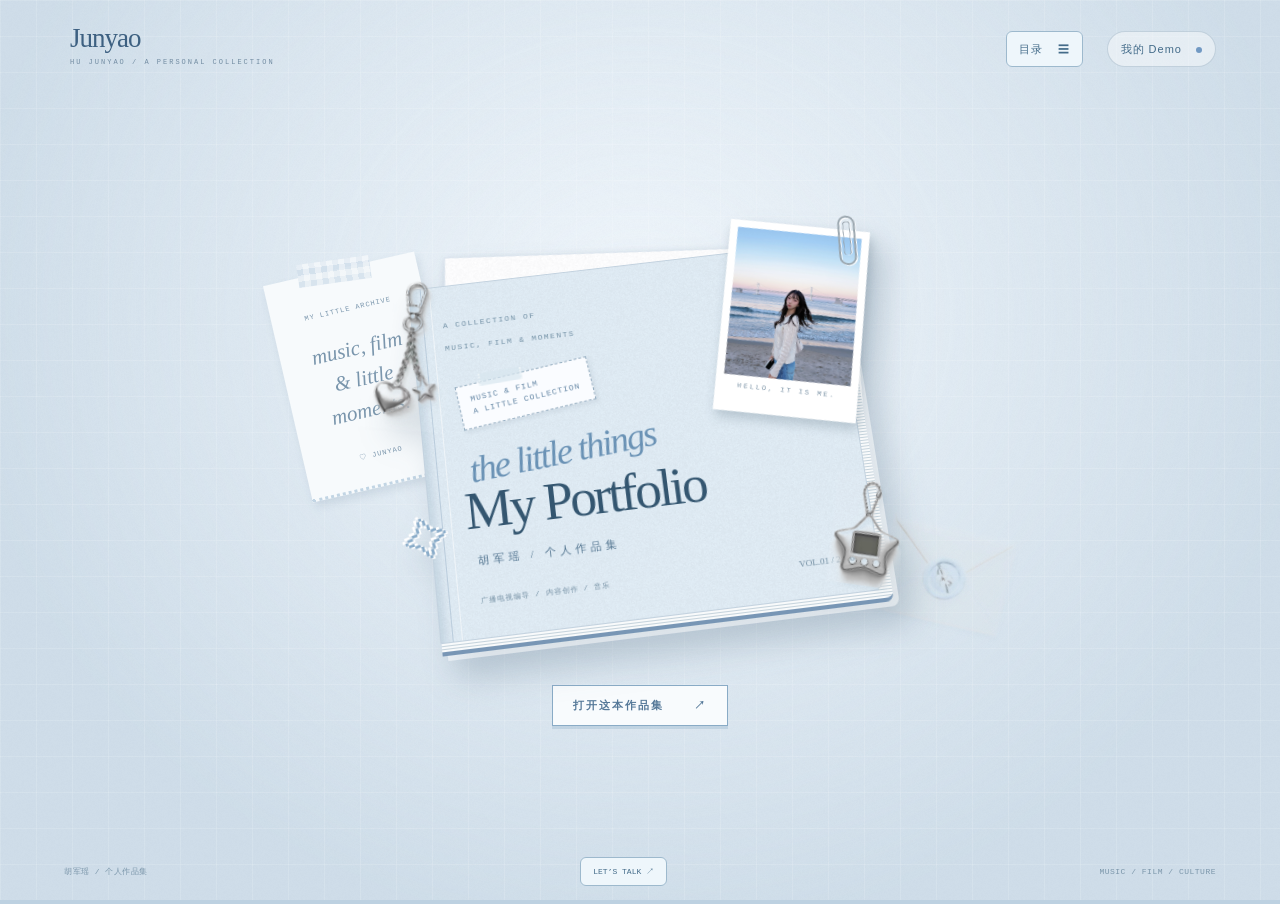
==== index.html @ 30f9721d "Publish Junyao personal portfolio" ====
<!doctype html>
<!-- V2: user-directed revision. Preserve original PDF order. Reference 1: dark 3D book, open and page-turn, chapter dots. Reference 2: floating silver CD, green beams, compact audio controls. Storyboard: tilted cover -> book opens -> self introduction -> sequential spreads. Audio remains user-initiated. Video assets pending. -->
<html lang="zh-CN"><head><meta charset="utf-8"><meta name="viewport" content="width=device-width,initial-scale=1"><title>胡军瑶 · 一本关于我的作品集</title><link rel="stylesheet" href="v2.css"><link rel="stylesheet" href="v4.css?rev=details1"><link rel="stylesheet" href="material-layout.css?rev=4"><link rel="stylesheet" href="charms.css?rev=2"></head><body>
<div class="ambient" aria-hidden="true"></div>
<header><button id="home" class="signature">Junyao<span>HU JUNYAO / A PERSONAL COLLECTION</span></button><div class="top-right"><button id="contents">目录 <span>☰</span></button><button id="sound-open">我的 Demo <span class="sound-dot"></span></button></div></header>
<main class="stage" id="stage">
<section class="opening" id="opening" aria-label="作品集封面"><div class="cover-scene"><button class="closed-book" id="open-book" aria-label="打开作品集，认识胡军瑶"><div class="cover-backpaper" aria-hidden="true"></div><div class="cover-top"><div class="cover-photo"><img src="assets/cover-color.jpg" alt="胡军瑶"><small>HELLO, IT IS ME.</small><i class="paperclip" aria-hidden="true"></i></div><span class="cover-ticket">MUSIC & FILM<br>A LITTLE COLLECTION</span><span class="cover-star" aria-hidden="true">✧</span><span class="cover-index">A COLLECTION OF<br>MUSIC, FILM & MOMENTS</span><div class="cover-title"><span>the little things</span><strong>My Portfolio</strong><em>胡军瑶 / 个人作品集</em></div><div class="cover-rule"></div><span class="cover-foot">广播电视编导 / 内容创作 / 音乐</span><span class="cover-year">VOL.01 / 2026</span></div><div class="page-block"></div></button></div><button class="open-caption" id="open-caption">打开这本作品集 <span>↗</span></button></section>
<section class="reading" id="reading" hidden aria-label="作品集内页"><div class="book-area"><button class="page-arrow previous" id="previous" aria-label="上一页">⟵</button><div class="book" id="book"><div id="spread" class="spread"></div><div class="crease" aria-hidden="true"></div></div><button class="page-arrow next" id="next" aria-label="下一页">⟶</button></div><div class="chapter-caption"><span id="chapter-label"></span><span id="page-number"></span></div><nav class="dots" id="dots" aria-label="作品集章节"></nav><p class="reading-help">点击箭头翻页 · 左右方向键 · 手机可左右滑动</p></section>
</main><footer><span>胡军瑶 / 个人作品集</span><button id="footer-contact">LET’S TALK ↗</button><span>MUSIC / FILM / CULTURE</span></footer>
<dialog id="toc" class="toc"><button class="dialog-close" data-close="toc" aria-label="关闭目录">×</button><span class="eyebrow">CONTENTS</span><h2>这本作品集里</h2><div id="toc-items"></div></dialog>
<dialog id="work-dialog" class="work-dialog"><button class="dialog-close" data-close="work-dialog" aria-label="关闭作品">×</button><div id="work-content"></div></dialog>
<aside id="audio-panel" class="audio-panel" aria-label="我的 Demo 播放器" hidden><button class="audio-close" id="audio-close" aria-label="收起播放器">×</button><div class="cd-scene" id="cd-scene"><div class="laser l1"></div><div class="laser l2"></div><div class="laser l3"></div><button class="cd" id="cd" aria-label="播放或暂停 Demo"><div class="disc-surface"><span class="disc-top">JUNYAO.fm</span><span class="disc-bottom">MY ORIGINAL DEMO<br>HU JUNYAO / 2026</span><span class="disc-hole"></span><span class="disc-side">MUSIC IS PERSONAL.</span></div></button></div><div class="audio-control"><div class="audio-top"><span id="audio-status">READY TO LISTEN</span><button class="audio-toggle" id="audio-toggle" aria-label="播放 Demo"><span></span></button></div><h2>我的 Demo<span>JUNYAO.fm</span></h2><div class="audio-progress"><time id="elapsed">00:00</time><input id="progress" type="range" min="0" max="100" value="0" step="0.1" aria-label="音乐播放进度"><time id="duration">--:--</time></div><div class="audio-bottom"><button id="play">播放我的 Demo ↗</button><label>音量 <input id="audio-volume" aria-label="音乐音量" type="range" min="0" max="1" step="0.05" value="0.7"></label></div></div></aside><audio id="audio" src="assets/demo.m4a" preload="metadata"></audio><script src="v4.js?rev=details1"></script><script src="materials.js?rev=3"></script><script src="material-layout.js?rev=4"></script><script src="charms.js?rev=2"></script></body></html>
---- v2.css ----
*{box-sizing:border-box} :root{--white:#e9e6df;--muted:#888780;--black:#0c0d0d}body{margin:0;background:#0c0d0d;color:var(--white);font:14px/1.7 'Microsoft YaHei','PingFang SC',sans-serif;min-height:100vh;overflow-x:hidden}button,a{color:inherit}button{font:inherit;background:none;border:0;cursor:pointer}a{text-decoration:none}button:focus-visible,a:focus-visible,input:focus-visible{outline:2px solid #bcd79c;outline-offset:5px}button:hover{color:#cce1b6}.ambient{position:fixed;inset:0;z-index:-1;background:radial-gradient(ellipse at 50% 48%,#272a253f,transparent 62%),repeating-linear-gradient(138deg,transparent 0 80px,#0005 82px,#181a182b 85px,transparent 91px);pointer-events:none}header{position:relative;height:112px;max-width:1450px;margin:auto;display:flex;align-items:center;justify-content:space-between;padding:0 5%;z-index:5}.signature{font:22px/1.25 'KaiTi','STKaiti',serif;text-align:left;letter-spacing:4px}.signature span{display:block;font:8px/2.5 'Courier New';letter-spacing:2px;color:#93968c}.top-right{display:flex;gap:25px;align-items:center}.top-right button{font-size:11px;letter-spacing:1px}.top-right button>span{margin-left:10px}.sound-dot{display:inline-block;width:6px;height:6px;background:#99b681;border-radius:50%;box-shadow:0 0 13px #9ed37b60}.stage{min-height:calc(100vh - 185px);display:grid;place-items:center;position:relative;padding:15px 7% 20px}.opening{width:100%;text-align:center}.cover-scene{perspective:1500px;height:440px;display:grid;place-items:center}.closed-book{position:relative;width:430px;height:333px;transform-style:preserve-3d;transform:rotateX(28deg) rotateZ(-16deg);transition:transform .65s cubic-bezier(.2,.7,.2,1);padding:0;color:#ece9e0;text-align:left;filter:drop-shadow(22px 35px 19px #000a)}.closed-book:hover{transform:rotateX(16deg) rotateZ(-10deg) translateY(-9px);color:#fff}.cover-top{position:absolute;inset:0;background:linear-gradient(125deg,#313332,#1b1e1d 40%,#252826);border-radius:3px 21px 21px 3px;border:1px solid #4c4d46;box-shadow:inset 9px 0 5px -5px #000,inset 0 1px 2px #85867d4d;z-index:2;padding:30px 38px;transform:translateZ(12px);overflow:hidden}.cover-top:after{content:'';position:absolute;inset:7px;border:1px solid #ffffff09;border-radius:0 16px 16px 0;pointer-events:none}.cover-index{font:8px/1.6 'Courier New';letter-spacing:2px;color:#b1b6a9}.cover-title{margin:28px 0 19px}.cover-title>span{display:block;font:18px 'KaiTi',serif;transform:rotate(-3deg)}.cover-title strong{display:block;font:65px/1.45 'SimSun','Songti SC',serif;letter-spacing:8px}.cover-title em{font:14px 'KaiTi',serif;display:block;margin-left:53px;letter-spacing:3px;color:#c0c3b8}.cover-rule{width:49px;height:1px;background:#a3a88f;margin:18px 0}.cover-foot{font-size:8px;letter-spacing:2px;color:#a6ad9a}.cover-year{position:absolute;right:31px;bottom:29px;font:11px Georgia;color:#a6ad9a}.page-block{position:absolute;inset:9px -1px -13px 3px;border-radius:0 22px 22px 0;background:repeating-linear-gradient(#cec9ba 0 1px,#ebe6d8 1px 3px);border-bottom:6px solid #3e3832;transform:translateZ(0)}.open-caption{font-size:12px;border-bottom:1px solid #6d7063;padding:7px 3px;margin-top:9px;letter-spacing:2px}.open-caption span{margin-left:25px}.opening-note{font:14px/2 'SimSun',serif;margin:27px 0 10px;color:#909487}.subtle{font:12px 'KaiTi';padding-top:9px;color:#b6bda7}.opening.closing{animation:coverOpen .7s forwards;pointer-events:none}@keyframes coverOpen{to{opacity:0;transform:scale(1.12) translateY(-20px)}}.reading{width:100%;max-width:1120px}.reading[hidden],.opening[hidden]{display:none}.book-area{position:relative;perspective:1800px}.book{width:100%;position:relative;border-radius:14px;transform-style:preserve-3d;filter:drop-shadow(0 22px 20px #0008)}.book:after{content:'';position:absolute;inset:10px 1px -7px;background:repeating-linear-gradient(#77766b 0 1px,#c8c3b1 1px 2px);border-radius:14px;z-index:-1;border-bottom:3px solid #303129}.spread{position:relative;display:grid;grid-template-columns:1fr 1fr;min-height:510px;overflow:hidden;border-radius:14px;background:var(--paper,#dbddc4);color:var(--ink,#2a382e)}.leaf{position:relative;min-width:0;padding:37px 43px 30px;display:flex;flex-direction:column;overflow:hidden}.leaf+.leaf{box-shadow:inset 15px 0 20px -20px #0008}.crease{position:absolute;left:50%;width:32px;top:0;bottom:0;transform:translateX(-50%);background:linear-gradient(90deg,transparent,#00000011 40%,#00000028 49%,#ffffff20 52%,transparent);pointer-events:none;z-index:3}.eyebrow{font:9px/1.7 'Courier New';letter-spacing:2px;text-transform:uppercase}.leaf h1{font:54px/1.3 'SimSun','Songti SC',serif;margin:25px 0 17px;letter-spacing:-2px}.leaf h1 em{font-style:normal;display:block}.leaf .lede{font:16px/1.85 'KaiTi',serif;max-width:340px}.leaf p{font-size:12px;line-height:1.95}.leaf h2{font:26px/1.4 'SimSun',serif;margin:15px 0}.leaf h3{font-size:14px;font-weight:500;margin:10px 0}.leaf .small{font-size:10px;opacity:.75}.folio{margin-top:auto;padding-top:20px;display:flex;justify-content:space-between;font:8px 'Courier New';letter-spacing:1px;opacity:.65}.text-link{font-size:11px;border-bottom:1px solid currentColor;padding:5px 0;align-self:flex-start;margin:12px 0}.portrait-frame{width:145px;margin:20px auto 17px;transform:rotate(4deg);background:#ebe9df;padding:8px 8px 25px;box-shadow:4px 6px 10px #0002}.portrait-frame img{display:block;width:100%;height:166px;object-fit:cover}.portrait-note{font:11px 'KaiTi';text-align:center;margin-top:10px}.intro-details{display:grid;grid-template-columns:1fr 1fr;gap:14px 16px;border-top:1px solid #2a382e35;padding-top:20px}.intro-details b{display:block;font-size:11px;font-weight:500}.intro-details span{font-size:10px;opacity:.65}.big-quote{font:italic 47px/1.2 Georgia;opacity:.7;margin:10px 0 15px}.school-title{font:30px/1.45 'SimSun'!important;margin:24px 0 8px!important}.timeline-row{border-top:1px solid #0002;padding:14px 0}.timeline-row strong{display:block;font-size:13px;font-weight:500}.timeline-row span{font:10px 'Courier New';opacity:.7}.timeline-row p{font-size:11px;margin:5px 0}.full-image{width:100%;display:block;object-fit:contain;background:#fff;border:1px solid #0001}.image-button{padding:0;margin:17px 0;display:block;width:100%;box-shadow:4px 5px 9px #0001;transform:rotate(-2deg);transition:transform .25s}.image-button:hover{transform:rotate(0) scale(1.02)}.image-caption{font-size:9px;opacity:.65;text-align:center;margin-top:3px}.metrics{display:flex;gap:22px;margin:10px 0 5px}.metrics b{font:29px Georgia;display:block}.metrics span{font-size:9px}.project-links{display:flex;flex-direction:column;margin-top:14px}.project-links button{display:flex;text-align:left;justify-content:space-between;padding:13px 0;border-top:1px solid #0002;font-size:11px}.project-links button:hover{color:inherit;background:#ffffff20}.chapter-caption{display:flex;justify-content:space-between;margin:23px 4px 14px;font-size:10px;letter-spacing:1px;color:#a7a99c}.dots{display:flex;justify-content:center;gap:12px;flex-wrap:wrap}.dots button{height:12px;width:12px;border-radius:50%;background:var(--dot);padding:0;opacity:.55;transition:transform .2s,opacity .2s}.dots button[aria-current]{opacity:1;transform:scale(1.4);outline:1px solid #eeeee699;outline-offset:4px}.reading-help{text-align:center;font-size:9px;color:#6e7267;margin:16px 0 0;letter-spacing:1px}.page-arrow{position:absolute;top:47%;font:35px 'KaiTi';color:#bec4b2;z-index:4;transition:transform .2s}.page-arrow:hover{transform:scale(1.2)}.page-arrow:disabled{opacity:.15;cursor:default}.previous{left:-58px}.next{right:-58px}.turn-layer{position:absolute;inset:0;z-index:5;pointer-events:none;transform-origin:left center;backface-visibility:hidden;animation:turnForward .6s cubic-bezier(.4,.05,.2,1) forwards}.turn-layer.reverse{transform-origin:right center;animation-name:turnBackward}@keyframes turnForward{to{transform:rotateY(-100deg);filter:brightness(.45);opacity:0}}@keyframes turnBackward{to{transform:rotateY(100deg);filter:brightness(.45);opacity:0}}.reading.enter{animation:enterBook .65s ease both}@keyframes enterBook{from{opacity:0;transform:scale(.88) rotateX(12deg)}to{opacity:1;transform:none}}footer{height:65px;margin:10px 5% 0;display:flex;justify-content:space-between;align-items:center;font:9px 'Courier New';color:#676e60;letter-spacing:.5px}footer button{font:inherit}.toc,.work-dialog{background:#e9e7dc;color:#303a2d;border:1px solid #90937e;border-radius:12px;padding:35px;max-height:85vh;width:min(640px,calc(100% - 30px))}dialog::backdrop{background:#050806d9;backdrop-filter:blur(8px)}.dialog-close{float:right;font-size:24px;line-height:1}.toc h2{font:30px 'SimSun'}.toc-entry{display:flex;text-align:left;width:100%;justify-content:space-between;border-top:1px solid #303a2d22;padding:10px 0;font-size:12px}.toc-entry small{opacity:.65}.work-dialog img{width:100%;display:block;margin:20px 0}.work-dialog h2{font:26px 'SimSun';clear:both;padding-top:12px}.media-placeholder{min-height:200px;background:#cfcebf;display:grid;place-content:center;text-align:center;border:1px solid #b6b7a8;margin-top:20px;font-size:14px}.media-placeholder small{display:block;font-size:10px;opacity:.6;margin-top:10px}.school-cards{display:grid;gap:13px;margin-top:18px}.school-card{background:#ffffff27;text-align:left;padding:18px;border:1px solid #0002}.school-card small{font:9px 'Courier New';opacity:.65}.school-card strong{display:block;font:27px/1.5 'SimSun';margin:5px 0}.school-card span{font-size:10px}.skills{display:grid;grid-template-columns:1fr 1fr;gap:15px;margin-top:23px}.skills div{border-top:1px solid #0003;padding-top:12px}.skills strong{font-size:12px}.skills p{font-size:10px;margin:5px 0}.contact-email{font:23px Georgia;margin:24px 0;display:block;border-bottom:1px solid currentColor;align-self:flex-start}.audio-panel{position:fixed;right:25px;bottom:28px;width:300px;z-index:20;filter:drop-shadow(0 18px 30px #0008)}.audio-panel[hidden]{display:none}.audio-close{position:absolute;top:0;right:3px;background:#dfe2dd;color:#383f38;width:24px;height:24px;border-radius:50%;z-index:3;font:19px/1 Georgia}.cd-scene{height:248px;position:relative;perspective:700px;overflow:hidden}.cd{width:196px;height:196px;position:absolute;top:24px;left:52px;padding:0;transform:rotateX(27deg) rotateY(-22deg) rotateZ(-18deg);border-radius:50%;transform-style:preserve-3d;transition:transform .5s;border:1px solid #a9aeae;background:#bac0c0;box-shadow:3px 5px 0 #717a78,8px 13px 25px #0003}.disc-surface{position:absolute;inset:0;border-radius:50%;background:conic-gradient(from 20deg,#b3bdb9,#e7e8e3,#8c9e9e,#c0cecd,#ecf2dd,#a7b8c1,#e1e5df,#9aa3a6,#e8e9e0,#b3bdb9);color:#4c5755;display:block;border:2px solid #ffffff60;overflow:hidden}.disc-surface:before{content:'';position:absolute;inset:8px;border:1px solid #818d8990;border-radius:50%;box-shadow:inset 0 0 0 2px #fff3}.disc-hole{position:absolute;width:37px;height:37px;left:calc(50% - 18.5px);top:calc(50% - 18.5px);border-radius:50%;background:#161c18;box-shadow:0 0 0 9px #c6cecd,0 0 0 11px #748985,0 0 0 15px #d5dfdd,0 0 0 16px #8b9692}.disc-top{position:absolute;top:28px;left:0;width:100%;font:bold 18px Georgia}.disc-bottom{position:absolute;bottom:28px;left:0;width:100%;font:6px/1.4 'Courier New';letter-spacing:1px}.disc-side{position:absolute;left:13px;top:83px;font:6px 'Courier New';writing-mode:vertical-rl}.laser{position:absolute;width:1px;height:420px;top:-100px;left:50%;background:#7bf3b2;box-shadow:0 0 5px #6df7b580;opacity:.3;transform:rotate(34deg)}.l2{transform:rotate(-47deg);left:45%;opacity:.25}.l3{transform:rotate(70deg);left:70%;opacity:.15}.audio-control{position:relative;background:linear-gradient(#e9ebe8,#b7bcb9);color:#262d29;border:1px solid #f4f6ef80;border-radius:19px;padding:16px 18px 13px;box-shadow:inset 0 1px 2px #fff9}.audio-top{display:flex;justify-content:space-between;align-items:center;font:7px 'Courier New';letter-spacing:1px}.audio-toggle{width:32px;height:18px;background:#a3a9a3;border-radius:20px;padding:2px}.audio-toggle span{width:14px;height:14px;background:#f5f6f0;border-radius:50%;display:block;transition:transform .2s}.audio-control h2{font:20px/1.2 'Microsoft YaHei';margin:15px 0}.audio-control h2>span{font:10px Georgia;display:block;margin-top:7px}.audio-progress{display:flex;gap:8px;align-items:center}.audio-progress time{font:8px 'Courier New'}.audio-progress input{width:100%;min-width:0;accent-color:#354b3f;height:2px}.audio-bottom>button{display:block;background:#262e29;color:#e2e6dd;text-align:left;width:100%;padding:10px 12px;border-radius:10px;margin:13px 0 10px;font-size:10px}.audio-bottom>label{display:flex;font-size:8px;align-items:center;gap:7px;justify-content:flex-end}.audio-bottom input{width:65px;height:2px;accent-color:#354b3f}.is-playing .audio-toggle span{transform:translateX(14px);background:#183a28}.is-playing .audio-toggle{background:#b5e2ba}.is-playing .disc-surface{animation:discSpin 16s linear infinite}.is-playing .laser{opacity:.7}.is-playing .sound-dot{background:#a7fcb9;box-shadow:0 0 12px #8eff9a}.is-playing .cd{transform:rotateX(21deg) rotateY(-15deg) rotateZ(-18deg)}@keyframes discSpin{to{transform:rotate(360deg)}}
@media(min-width:1500px){.reading{max-width:1200px}.spread{min-height:565px}.leaf{padding:44px 50px}.leaf h1{font-size:62px}.leaf p{font-size:13px}}
@media(max-width:1000px){.stage{padding:10px 6% 20px}.leaf{padding:28px}.leaf h1{font-size:42px}.previous{left:-42px}.next{right:-42px}.spread{min-height:500px}.audio-panel{width:255px;right:15px}.cd-scene{height:225px}.cd{left:33px}}
@media(max-width:700px){header{height:87px;padding:0 6%}.signature{font-size:19px}.top-right{gap:15px}.top-right button{font-size:10px}.signature span{font-size:6px}.stage{padding:5px 20px 15px;min-height:calc(100svh - 150px)}.cover-scene{height:330px}.closed-book{width:290px;height:247px}.cover-top{padding:22px 25px;border-radius:3px 15px 15px 3px}.cover-title{margin:19px 0 14px}.cover-title strong{font-size:44px}.cover-title>span{font-size:15px}.cover-title em{font-size:10px;margin-left:20px}.cover-index{font-size:6px}.cover-rule{margin:12px 0}.cover-foot{font-size:6px}.cover-year{font-size:8px;bottom:22px;right:18px}.open-caption{font-size:11px}.opening-note{font-size:12px}.spread{grid-template-columns:1fr;min-height:0;max-height:65svh;overflow-y:auto}.leaf{padding:27px 29px;min-height:350px;overflow:visible}.leaf h1{font-size:41px;margin-top:21px}.leaf+.leaf{box-shadow:none;border-top:1px solid #0002}.leaf p{font-size:12px}.crease{display:none}.folio{padding-top:23px}.book-area{padding:0}.page-arrow{font-size:22px;top:auto;bottom:-46px}.previous{left:0}.next{right:0}.chapter-caption{padding:0 35px;margin-top:21px;font-size:8px}.dots{gap:12px;margin-top:23px}.dots button{width:9px;height:9px}.reading-help{font-size:8px;margin-top:15px}.portrait-frame{margin-top:0}.audio-panel{right:12px;bottom:15px;width:245px}.cd-scene{height:195px}.cd{width:168px;height:168px;left:38px;top:15px}.disc-top{font-size:16px;top:25px}.disc-bottom{bottom:22px;font-size:5px}.disc-hole{transform:scale(.8)}.audio-control{padding:12px 15px}.audio-control h2{font-size:17px;margin:10px 0}.audio-close{top:0}.audio-bottom>button{margin-top:10px}.audio-top{font-size:6px}footer{height:45px;margin:0 6%;font-size:7px}footer>span:last-child{display:none}.toc,.work-dialog{padding:25px}.toc-entry{font-size:11px}.contact-email{font-size:20px}}
@media(prefers-reduced-motion:reduce){*,*:before,*:after{animation-duration:.01ms!important;animation-iteration-count:1!important;transition-duration:.01ms!important}.is-playing .disc-surface{animation:none}}
---- v4.css ----
/* User reference: pale blue/white paper collage, silver clips, taped photos. */
.leaf-sticker{white-space:nowrap;font-size:9px!important;padding:8px 4px!important}
:root{--white:#345670;--muted:#6c8ba2;--black:#b9cede;--accent:#7399bd}body{background:#bdd1e1;color:#345670;font-family:'Microsoft YaHei','PingFang SC',sans-serif}.ambient{background:linear-gradient(90deg,#fff2 1px,transparent 1px),linear-gradient(#fff2 1px,transparent 1px),radial-gradient(ellipse at 50% 35%,#f0f6fb,transparent 75%);background-size:36px 36px,36px 36px,100% 100%}.ambient:after{content:'';position:absolute;inset:0;background:url('assets/paper-grain.png');opacity:.27;mix-blend-mode:multiply}.signature{font:27px/1 'Segoe Script','Georgia',serif;letter-spacing:-1px;color:#3d6081}.signature span{font:7px/3 'Courier New';letter-spacing:2px;color:#728ca2}.top-right{gap:24px}.top-right button{font-size:11px;color:#46667e}.top-right #sound-open{border:1px solid #829db25e;background:#ffffff72;padding:8px 13px;border-radius:20px}.sound-dot{background:#7199c3;box-shadow:0 0 0 3px #e5edf4}header{height:98px}button:hover{color:#608cac}button:focus-visible,a:focus-visible,input:focus-visible{outline-color:#5a82aa}.stage{min-height:calc(100svh - 169px)}.opening{position:relative}.cover-scene{height:480px;position:relative}.closed-book{width:435px;height:363px;transform:rotateX(13deg) rotateZ(-7deg);filter:drop-shadow(13px 21px 15px #415c7340);isolation:isolate}.closed-book:hover{transform:rotateX(6deg) rotateZ(-3deg) translateY(-6px);color:#345670}.cover-top{background:#e1edf5 url('assets/paper-grain.png');background-blend-mode:multiply;border:1px solid #c3d2df;border-radius:1px 10px 10px 1px;box-shadow:inset 13px 0 9px -8px #7896ae40;padding:28px 31px;overflow:visible;color:#345670}.cover-top:after{content:'';position:absolute;left:11px;top:0;bottom:0;width:8px;border:0;border-left:1px solid #819db85c;border-right:1px solid #fff8;border-radius:0;inset:0 auto 0 11px}.cover-index{font:8px/1.7 'Courier New';letter-spacing:1.5px;color:#7290a5;position:relative;z-index:3}.cover-title{position:absolute;bottom:68px;left:35px;right:24px;margin:0;z-index:3}.cover-title>span{font:italic 37px/1.3 'Segoe Script','Georgia',serif;letter-spacing:-2px;transform:rotate(-5deg);margin-left:8px;color:#6a92b5}.cover-title strong{font:normal 53px/1.12 Georgia,'Times New Roman',serif;letter-spacing:-3px;margin:3px 0 11px;color:#345670;display:block}.cover-title em{font:11px/1.5 'Microsoft YaHei';letter-spacing:4px;margin:0 0 0 8px;color:#547691}.cover-rule{display:none}.cover-foot{position:absolute;left:42px;bottom:31px;font:7px 'Courier New';letter-spacing:1px;color:#718da1}.cover-year{position:absolute;bottom:29px;right:23px;font:9px Georgia;color:#718da1}.page-block{inset:5px -8px -12px 1px;border-radius:0 8px 8px 0;background:repeating-linear-gradient(#c5d3dc 0 1px,#f8fafb 1px 3px);border-bottom:4px solid #7896b5;box-shadow:5px 5px 0 #ffffff80}.cover-photo{position:absolute;right:-24px;top:-24px;width:144px;background:#fff;padding:8px 8px 23px;transform:rotate(13deg);box-shadow:3px 7px 11px #4b657540;z-index:4}.cover-photo img{width:100%;height:158px;object-fit:cover;display:block;filter:grayscale(1) sepia(.3) hue-rotate(162deg) saturate(.7)}.cover-photo small{display:block;margin-top:7px;font:7px 'Courier New';text-align:center;letter-spacing:2px;color:#7991a4}.paperclip{position:absolute;width:18px;height:54px;border:2px solid #9aa6ae;border-radius:12px;box-shadow:1px 1px 0 white,inset 1px 1px 0 #fff;transform:rotate(-8deg);top:-16px;right:14px;z-index:6;background:transparent}.paperclip:after{content:'';position:absolute;inset:4px 3px 9px;border:1px solid #96a1aa;border-bottom:0;border-radius:8px;box-shadow:1px 0 0 #fff}.cover-ticket{position:absolute;left:39px;top:99px;background:#fafcff;padding:9px 12px;transform:rotate(-7deg);border:1px dashed #91aabe;box-shadow:2px 3px 4px #4a65761a;font:8px/1.6 'Courier New';letter-spacing:1px;z-index:4;color:#6083a2}.cover-ticket:before{content:'';position:absolute;width:40px;height:13px;left:24px;top:-8px;background:#d8e7f0b0;transform:rotate(4deg);border-left:2px dotted #fff7;border-right:2px dotted #fff7}.cover-star{position:absolute;left:-26px;bottom:76px;color:#8aacc9;font:44px Georgia;text-shadow:2px 2px 0 white,-2px -2px 0 white;transform:rotate(-13deg);z-index:6}.cover-backpaper{position:absolute;inset:-14px 13px 7px 23px;background:#fff url('assets/paper-grain.png');z-index:-1;transform:rotate(5deg);box-shadow:0 2px 7px #49627626;border:1px solid #dce5ee}.cover-backpaper:after{content:'';position:absolute;right:-22px;top:35px;width:18px;height:142px;background:#7596b6;background-image:repeating-linear-gradient(0deg,transparent 0 2px,#ffffff35 2px 3px),repeating-linear-gradient(90deg,transparent 0 2px,#ffffff35 2px 3px);border:5px solid #fff;border-left:0}.open-caption{font-size:11px;background:#f8fbfd;color:#547898;border:1px solid #a6bdd0;box-shadow:2px 3px 0 #a6bdd05c;padding:10px 20px;border-radius:0;letter-spacing:2px}.open-caption:hover{background:#e8f0f6;color:#345670}.opening-note{font:12px/1.9 'Microsoft YaHei';color:#728c9f;margin-top:23px}.subtle{font:11px 'Microsoft YaHei';color:#527794}.book{filter:drop-shadow(6px 15px 14px #425b7333);border-radius:3px;isolation:isolate}.book:before{content:'';position:absolute;inset:-8px 13px 8px -6px;background:#f8fbfd;transform:rotate(-1.2deg);z-index:-1;box-shadow:1px 2px 5px #304e6526;border:1px solid #d1dfe9}.book:after{background:repeating-linear-gradient(#c7d5df 0 1px,#fff 1px 3px);border-bottom:4px solid #8ca6be;border-radius:3px}.spread{background:#f8fafc!important;color:#345670!important;border-radius:3px;overflow:visible;min-height:515px}.leaf{background:#f7fafc url('assets/paper-grain.png');background-blend-mode:multiply;padding:36px 43px;color:#345670;overflow:visible}.leaf:first-child{background-color:#e4eff7}.leaf+.leaf{background-color:#fbfcfc;box-shadow:inset 16px 0 20px -20px #516a7a66}.leaf h1{font:500 46px/1.3 'SimSun','Songti SC',serif;letter-spacing:0;margin:27px 0 18px}.leaf h1:before{content:attr(data-heading);display:block}.eyebrow{font:8px/1.7 'Courier New';letter-spacing:2px;color:#7e9bb1}.leaf .lede{font:15px/1.9 'KaiTi','STKaiti',serif;color:#54758e}.leaf p{font-size:11px;line-height:2;color:#526d81}.leaf h2{font:25px/1.5 'SimSun',serif;color:#43637d}.leaf h3{font-size:12px}.text-link{font-size:10px;color:#496f8c;border-color:#8cacc1;padding-bottom:6px}.text-link:hover{color:#294c6a}.folio{font-size:7px;color:#8aa0b0;opacity:1}.portrait-frame{width:160px;padding:8px 8px 24px;margin:4px auto 25px;transform:rotate(5deg);background:#fff;box-shadow:3px 6px 11px #465c6b26;border:1px solid #e4e9ed;position:relative}.portrait-frame:before{content:'';position:absolute;width:17px;height:52px;border:2px solid #939faa;box-shadow:1px 1px 0 #fff,inset 1px 1px 0 #fff;border-radius:10px;right:13px;top:-13px;transform:rotate(-10deg);z-index:3}.portrait-frame:after{content:'';position:absolute;width:8px;height:39px;border:1px solid #99a4ad;border-radius:7px;right:18px;top:-8px;transform:rotate(-10deg);z-index:3}.portrait-frame img{height:173px;object-fit:cover;filter:grayscale(1) sepia(.2) hue-rotate(160deg) saturate(.7)}.portrait-note{font:9px/1.6 'KaiTi';margin-top:10px;color:#6a87a0}.intro-details{background:#f8fbfc;border:1px dashed #9cb7cb;padding:17px 15px;transform:rotate(-1.5deg);position:relative;gap:13px;box-shadow:2px 3px 0 #edf1f4}.intro-details:before{content:'';position:absolute;left:40%;top:-9px;width:64px;height:18px;background:#cee0ed99;transform:rotate(-4deg);border-left:2px dotted #fff;border-right:2px dotted #fff}.intro-details b{font-size:10px;color:#4b6b83}.intro-details span{font-size:9px}.school-title{font:27px/1.5 'SimSun'!important}.timeline-row{border-color:#a3b8c94d}.timeline-row strong{font-size:12px}.timeline-row p{font-size:11px}.metrics b{font:29px/1.3 Georgia;color:#4e789b}.metrics span{font-size:8px}.image-button{background:#fff;border:7px solid #fff;transform:rotate(2deg);box-shadow:3px 6px 9px #42586726;margin:20px 0 16px;position:relative;z-index:1}.image-button:before{content:'';position:absolute;top:-16px;left:40%;width:69px;height:23px;background:#c5dbea99;transform:rotate(-8deg);border-left:2px dotted #fff8;border-right:2px dotted #fff8;z-index:2;pointer-events:none}.image-button:hover{transform:rotate(0) translateY(-2px)}.image-caption{font:9px/1.5 'KaiTi';color:#8ca0ae}.full-image{border:0}.project-links{margin-top:15px}.project-links button{font-size:10px;border-color:#bacbd766;color:#456681}.project-links button:hover{background:#e3eef7;color:#355875}.school-cards{gap:22px;margin:23px 0}.school-card{background:#fff;border:1px solid #d0dee8;box-shadow:3px 5px 7px #4a637219;padding:20px;position:relative;color:#496c88;transform:rotate(2deg)}.school-card:nth-child(2){transform:rotate(-2deg);background:#eef5fa}.school-card:before{content:'';position:absolute;right:24px;top:-10px;width:45px;height:17px;background:#c6dcecb0;transform:rotate(9deg)}.school-card strong{font:27px/1.4 'SimSun';margin:11px 0}.school-card small{font-size:8px;color:#7f99ae}.school-card span{font-size:10px}.school-card:hover{background:#e3eff8;color:#345670}.crease{width:28px;background:linear-gradient(90deg,transparent,#6f8aa010 35%,#8093a42e 49%,#fff6 55%,transparent)}.chapter-caption{color:#64829a;font-size:9px;margin-top:25px}.dots button{width:9px;height:9px;border:1px solid #7393ae;background:#dceaf4!important;opacity:.8}.dots button[aria-current]{background:#6e95b6!important;outline:1px solid #7d9fb9;outline-offset:4px;transform:scale(1.12)}.reading-help{color:#839aac;font-size:8px}.page-arrow{color:#6889a3;font-size:29px}.page-arrow:hover{color:#315e81}.book-area:after{content:'✧';position:absolute;right:-14px;top:-22px;font:41px Georgia;color:#7097b9;text-shadow:2px 2px #fff;transform:rotate(12deg);pointer-events:none;z-index:7}.book-area:before{content:'';position:absolute;left:22px;top:-15px;width:18px;height:51px;border:2px solid #9ea9b1;box-shadow:1px 1px #fff,inset 1px 1px #fff;border-radius:12px;transform:rotate(-13deg);z-index:7;pointer-events:none}footer{color:#7b96aa;font-size:8px}.toc,.work-dialog{background:#f7fafc url('assets/paper-grain.png');color:#345670;border:1px solid #c7d7e3;border-radius:3px;box-shadow:8px 8px 0 #dce7ef66}.toc h2,.work-dialog h2{font:28px 'SimSun'}.toc-entry{border-color:#aec4d444;color:#476b87}.toc-entry:hover{color:#254c6b;background:#e6eff6}.media-placeholder{background:#e4eef5;color:#5c7d96;border:1px dashed #a9c0d2}.contact-email{font:23px Georgia;color:#547b9b}.audio-panel{filter:drop-shadow(0 12px 17px #3b567533)}.audio-control{background:linear-gradient(135deg,#fff,#e5eef5);color:#46647a;border-color:white;border-radius:17px;box-shadow:inset 0 1px 2px #fff}.audio-control h2{font:20px 'Georgia','SimSun',serif}.audio-control h2>span{color:#7495b0;font:10px 'Segoe Script',cursive}.audio-top{color:#7f98ab}.audio-bottom>button{background:#7195b6;color:white}.audio-bottom>button:hover{background:#507d9e}.audio-toggle{background:#c0d1df}.is-playing .audio-toggle{background:#a8c8df}.is-playing .audio-toggle span{background:#5480a2}.audio-progress input,.audio-bottom input{accent-color:#7197b7}.audio-close{background:white;color:#6689a7;border:1px solid #bdcfdd}.laser{background:#a6cbe7;box-shadow:0 0 5px #d0e7f7;opacity:.35}.is-playing .laser{opacity:.65}.is-playing .sound-dot{background:#7daace;box-shadow:0 0 0 3px #e5eff6}.disc-top{font:italic 19px 'Georgia',serif;color:#5b7c96}.disc-bottom{color:#728c9e}.disc-hole{background:#c3d8e7;box-shadow:0 0 0 9px #e1ebef,0 0 0 11px #aabfcf,0 0 0 15px #e4edf1,0 0 0 16px #8da3b3}.disc-surface{background:conic-gradient(from 20deg,#c5d6e0,#fff,#b3c7d6,#dce8ef,#f2f9fd,#b5cfdf,#f0f4f7,#b7c4d1,#fff,#c5d6e0)}.skills div{border-color:#a1bbce6b}.skills strong{font-size:12px}.skills p{font-size:10px}.chapter-script{font:italic 31px/1.35 'Segoe Script','Georgia',serif;color:#6c98b9;margin:13px 0 -12px;transform:rotate(-3deg)}.collage-label{display:inline-block;font:8px/1.5 'Courier New';letter-spacing:1px;padding:4px 10px;border:1px dashed #9bb9cd;background:#fcfdff;color:#7694aa;transform:rotate(-3deg);margin:12px 0;align-self:flex-start}.leaf-sticker{position:absolute;right:29px;bottom:64px;border:1px solid #b5cede;background:#fdfefe;color:#89aac3;font:10px/1.4 Georgia;padding:10px 8px;transform:rotate(9deg);box-shadow:2px 3px 2px #617f9417;border-radius:50%;width:49px;height:49px;text-align:center;pointer-events:none}
@media(min-width:1500px){.leaf h1{font-size:53px}}
@media(max-width:1000px){.leaf{padding:29px}.leaf h1{font-size:37px}.portrait-frame{width:145px}.portrait-frame img{height:159px}.chapter-script{font-size:27px}}
@media(max-width:700px){header{height:86px}.signature{font-size:23px}.signature span{font-size:6px}.top-right{gap:13px}.top-right button{font-size:9px}.top-right #sound-open{padding:6px 9px}.top-right button>span{margin-left:5px}.cover-scene{height:377px}.closed-book{width:279px;height:286px;transform:rotateX(9deg) rotateZ(-6deg)}.cover-top{padding:23px 22px}.cover-index{font-size:6px;letter-spacing:.6px;max-width:115px}.cover-photo{width:102px;right:-13px;top:-19px;padding:6px 6px 15px}.cover-photo img{height:115px}.cover-photo small{font-size:5px;letter-spacing:1px}.paperclip{width:14px;height:40px;right:10px;top:-11px}.cover-ticket{font-size:6px;left:29px;top:94px;padding:7px}.cover-title{left:26px;bottom:57px;right:12px}.cover-title>span{font-size:28px;letter-spacing:-2px;margin-left:2px}.cover-title strong{font-size:36px;letter-spacing:-2px;margin-top:4px}.cover-title em{font-size:8px;letter-spacing:2px;margin-left:3px}.cover-foot{font-size:5px;left:29px;bottom:26px}.cover-year{font-size:7px;right:15px;bottom:23px}.cover-star{font-size:33px;left:-18px;bottom:70px}.opening-note{font-size:10px}.open-caption{font-size:10px}.spread{min-height:0;overflow-y:auto;overflow-x:hidden}.leaf{padding:28px 26px;overflow:hidden}.leaf h1{font-size:35px;margin-top:23px}.leaf .lede{font-size:14px}.chapter-script{font-size:27px}.leaf+.leaf{border-color:#d0dfe966}.portrait-frame{margin:5px auto 29px}.page-arrow{font-size:22px}.chapter-caption{font-size:8px}.chapter-caption #chapter-label{max-width:190px}.dots{gap:12px}.dots button{width:8px;height:8px}.reading-help{font-size:7px}.book-area:after{right:-9px;top:-15px;font-size:31px}.book-area:before{left:16px;height:39px;width:14px;top:-11px}.contact-email{font-size:20px}.leaf-sticker{right:23px;bottom:57px;width:39px;height:39px;padding:6px;font-size:9px}.audio-control h2{font-size:19px}}
@media(max-width:700px){header{gap:12px}.signature{flex:1;min-width:0}.signature span{font-size:5px;letter-spacing:1px;white-space:nowrap}.top-right{flex-shrink:0;gap:10px}.top-right button{white-space:nowrap}.top-right #sound-open{padding:7px 10px}}

/* Approved collage direction: requested portrait, copy and heading refinements. */
:root{--cute-heading:"YouYuan","幼圆","Yuanti SC","Microsoft YaHei",sans-serif}
.leaf h1,.leaf h2,.leaf .school-title,.school-card strong,.toc h2,.work-dialog h2,.audio-control h2{font-family:var(--cute-heading)!important;font-weight:400!important;letter-spacing:2px}
.leaf h1{font-size:45px;line-height:1.42}.leaf .school-title{font-size:27px!important}
.cover-photo img,.portrait-frame img{filter:none}
.cover-photo img{object-position:50% 65%}
.portrait-frame{width:194px}.portrait-frame img{height:191px;object-position:51% 43%}
.intro-details{grid-template-columns:1fr 1fr}.intro-details>div:last-child{grid-column:1/-1}
.grade{font-size:15px!important;font-weight:600;margin:8px 0 15px}
.education-tools{max-width:360px;line-height:2.1!important;margin-top:16px}
@media(max-width:1000px){.leaf h1{font-size:37px}.portrait-frame{width:172px}.portrait-frame img{height:178px}}
@media(max-width:700px){.leaf h1{font-size:34px}.portrait-frame{width:190px}.portrait-frame img{height:194px}.cover-photo img{object-position:50% 67%}}
---- material-layout.css ----
.material-hero{max-width:245px;align-self:center;margin:12px auto 14px}.material-hero img{height:206px;width:100%;object-fit:contain;background:white}.leaf h1{margin:18px 0 14px}.leaf .timeline-row{padding:9px 0}.leaf .timeline-row p{margin:4px 0;font-size:11px;line-height:1.8}.project-links{margin-top:8px}.project-links button{padding:9px 0}.leaf>.small{margin:6px 0}.external-link{display:inline-block;color:#426e92;border-bottom:1px solid #8caec8;font-size:11px;padding:5px 0;margin:5px 13px 5px 0}.external-link:hover{color:#234967}.work-dialog{width:min(1040px,calc(100% - 28px));max-height:90svh;padding:28px}.gallery-tabs{display:flex;gap:7px;flex-wrap:wrap;margin:16px 0}.gallery-tabs button{font-size:10px;border:1px solid #c6d8e5;padding:7px 10px;background:#f7fafc;color:#52728c}.gallery-tabs .selected{background:#7195b6;color:white}.material-view video{display:block;max-height:62svh;width:100%;background:#101519}.work-dialog .gallery-image{height:auto;max-height:63svh;object-fit:contain;margin:10px auto;background:#edf3f8}.material-view iframe{width:100%;height:61svh;border:1px solid #b6cada}.document-reading{background:#fff;padding:25px 35px;max-height:60svh;overflow:auto;line-height:2;font-size:13px;white-space:pre-wrap}.document-reading p{margin:10px 0}.gallery-actions{display:flex;gap:12px;flex-wrap:wrap;padding-top:12px}.video-entry{display:flex;align-items:center;gap:18px;width:100%;padding:30px 20px;background:#f8fbfd;border:1px solid #bbd0e0;text-align:left;margin:20px 0;box-shadow:4px 5px 0 #dce8f1;transform:rotate(-1deg);color:#456b8a}.video-entry:nth-child(2){transform:rotate(1deg)}.video-entry small{display:block;font-size:10px;margin-top:6px}.play-disc{display:grid;place-content:center;border:1px solid #abc3d5;border-radius:50%;width:48px;height:48px;background:#e8f1f7}.film-note{border:1px dashed #adc4d5;background:#ffffff77;padding:20px;margin-top:25px;transform:rotate(-2deg)}.film-note>span{font:9px 'Courier New';letter-spacing:1px}.thanks-only{margin:auto!important;text-align:center;padding:120px 0}.leaf-sticker{display:none}@media(max-width:700px){.document-reading{padding:15px}.material-hero{max-width:230px}.work-dialog{padding:22px}.gallery-tabs{max-height:120px;overflow:auto}.gallery-tabs button{font-size:9px}.thanks-only{padding:100px 0}.external-link{font-size:10px}}
.zone-embed{margin-top:18px;font-size:12px}.zone-embed summary{cursor:pointer;color:#426e92}.zone-embed iframe{width:100%;height:65vh;border:1px solid #b8cddd}.zone-embed p{font-size:10px;color:#7991a4}
/* Clear, quiet interaction affordances in the approved blue-paper palette. */
.project-links{gap:7px}.project-links button,.text-link,.external-link,.gallery-tabs button,.toc-entry,.zone-embed summary{border:1px solid #93b3ca;border-radius:5px;background:#e9f2f9;color:#345f80;padding:9px 13px;font-size:11px;font-weight:600;box-shadow:0 2px 0 #b7ccdc55;transition:background .18s,box-shadow .18s,transform .18s;cursor:pointer}
.project-links button{display:flex;align-items:center;gap:10px;min-height:36px}.project-links button>span{background:#d2e4f1;border-radius:50%;width:23px;height:23px;display:grid;place-content:center;flex-shrink:0;font-size:14px}.text-link,.external-link{display:inline-flex;align-items:center;gap:8px;text-decoration:none;line-height:1.5}.text-link:hover,.external-link:hover,.project-links button:hover,.gallery-tabs button:hover,.toc-entry:hover,.zone-embed summary:hover{color:#244e70;background:#d9eaf6;box-shadow:0 3px 7px #6387a326;transform:translateY(-1px)}.gallery-tabs .selected{background:#638daf;border-color:#638daf;color:#fff;box-shadow:0 2px 0 #3e6889}.gallery-tabs button{font-weight:500;font-size:11px;padding:9px 12px}.toc-entry{margin:7px 0}.top-right button,#footer-contact{border:1px solid #9db9cd;background:#eef6fb;border-radius:6px;padding:8px 12px;color:#436b89}.page-arrow{background:#f5faff;border:1px solid #9cb9cf;border-radius:50%;width:39px;height:39px;box-shadow:0 2px 4px #7695ac22;font-size:25px}.page-arrow:disabled{background:#e6edf2;opacity:.35}.dots button{min-width:13px;min-height:13px}.image-button{border-bottom-width:27px}.image-button:after{content:'查看照片 ↗';position:absolute;bottom:-23px;right:7px;font:10px/1.8 'Microsoft YaHei';color:#466e8d;background:#e6f0f8;border-radius:3px;padding:0 7px}.school-card>span{display:inline-block;padding:7px 10px;background:#dcebf6;border:1px solid #a5bfd3;border-radius:4px;color:#3f6b8d;font-weight:600;font-size:10px}.dialog-close{background:#e0edf7;border:1px solid #9bb8cd;border-radius:50%;height:33px;width:33px;position:sticky;top:0;z-index:3}.open-caption{font-weight:600;border-color:#89abc6;box-shadow:0 3px 0 #9bb8cf66}.audio-bottom>button{font-weight:600}.audio-close{width:29px;height:29px}.storyboard-pages{background:#e7eef4;padding:14px}.storyboard-pages figure{margin:0 0 24px}.storyboard-pages figcaption{font-size:12px;color:#456982;padding:8px 0 12px}.work-dialog .storyboard-pages img{display:block;width:100%;height:auto;max-height:none;margin:0;background:white;box-shadow:0 3px 8px #314e6722}.storyboard-pages a{cursor:zoom-in}.material-hero{margin-bottom:10px}.project-links+.folio{padding-top:14px}@media(max-width:700px){.page-arrow{width:30px;height:30px;font-size:20px;bottom:-42px}.top-right button{padding:6px 8px}.project-links button,.text-link,.external-link{font-size:10px}.storyboard-pages{padding:7px}.gallery-tabs button{font-size:10px}.dots{gap:10px}}
.gallery-tabs button.selected{background:#638daf;color:#fff;border-color:#527b9d;box-shadow:0 2px 0 #3e6889}.gallery-tabs button.selected:hover{background:#557fa1;color:white}
.material-hero[data-gallery="诡市现场"]{max-width:200px}.material-hero[data-gallery="诡市现场"] img{height:285px;object-fit:contain}

.material-hero[data-gallery="延世夏校证书"]{max-width:310px;margin:0 auto 8px;display:block}.material-hero[data-gallery="延世夏校证书"] img{height:165px;object-fit:contain}.planning-links{margin-top:10px}
---- charms.css ----
.scrap-charm{position:absolute;object-fit:contain;pointer-events:none;user-select:none;z-index:5;filter:drop-shadow(2px 3px 2px #496c801a)}
.charm-top{width:61px;height:100px;right:17px;top:12px;transform:rotate(12deg);opacity:.85}
.charm-bottom{width:76px;height:88px;right:23px;bottom:34px;transform:rotate(-12deg);opacity:.8}
.leaf-sticker{display:none}
.cover-chain{width:85px;height:165px;left:-47px;top:-18px;transform:rotate(12deg)}
.cover-bow{width:102px;height:92px;right:15px;bottom:13px;transform:rotate(-14deg);opacity:.8}
.cover-letter{width:142px;height:110px;left:calc(50% + 234px);bottom:49px;transform:rotate(13deg);z-index:-1}
.scrap-note{position:absolute;left:calc(50% - 354px);top:70px;width:155px;padding:27px 17px 20px;background:#f7fafc;box-shadow:2px 5px 8px #42648222;transform:rotate(-13deg);color:#7995ac;pointer-events:none;z-index:-1;border-bottom:3px dotted #c2d5e4}
.scrap-note:before{content:'';position:absolute;left:36px;top:-10px;width:73px;height:23px;background-color:#d1dfebc9;background-image:repeating-linear-gradient(90deg,transparent 0 6px,#ffffff70 6px 12px),repeating-linear-gradient(0deg,transparent 0 6px,#ffffff70 6px 12px);transform:rotate(5deg)}
.scrap-note span,.scrap-note b{font:7px/2 'Courier New';letter-spacing:1px}.scrap-note i{display:block;font:italic 21px/1.5 Georgia;margin:15px 0}
.intro-details:before,.school-card:before{background-image:repeating-linear-gradient(90deg,transparent 0 5px,#ffffff70 5px 10px),repeating-linear-gradient(0deg,transparent 0 5px,#ffffff70 5px 10px)}
@media(max-width:700px){.scrap-note,.cover-letter{display:none}.cover-chain{width:59px;height:115px;left:-27px}.cover-bow{width:68px;height:62px;right:6px;bottom:10px}.charm-top{width:43px;height:65px;right:9px;top:8px;opacity:.65}.charm-bottom{width:52px;height:60px;right:16px;bottom:30px;opacity:.65}}

/* A reserved paper margin keeps every sticker clear of text and controls. */
.leaf{padding-bottom:115px!important}
.charm-top{top:auto;bottom:35px;right:28px;width:68px;height:68px;opacity:.95}
.charm-bottom{bottom:35px;right:28px;width:66px;height:70px;opacity:.95}
.charm-extra{bottom:40px;right:116px;width:55px;height:55px;transform:rotate(10deg);opacity:.9}
.cover-token{width:82px;height:110px;right:-35px;bottom:4px;transform:rotate(15deg)}
@media(max-width:700px){.leaf{padding-bottom:108px!important}.charm-top,.charm-bottom{bottom:32px;width:57px;height:62px;right:24px}.charm-extra{bottom:38px;right:101px;width:48px;height:48px}.cover-token{width:58px;height:79px;right:-19px;bottom:3px}}
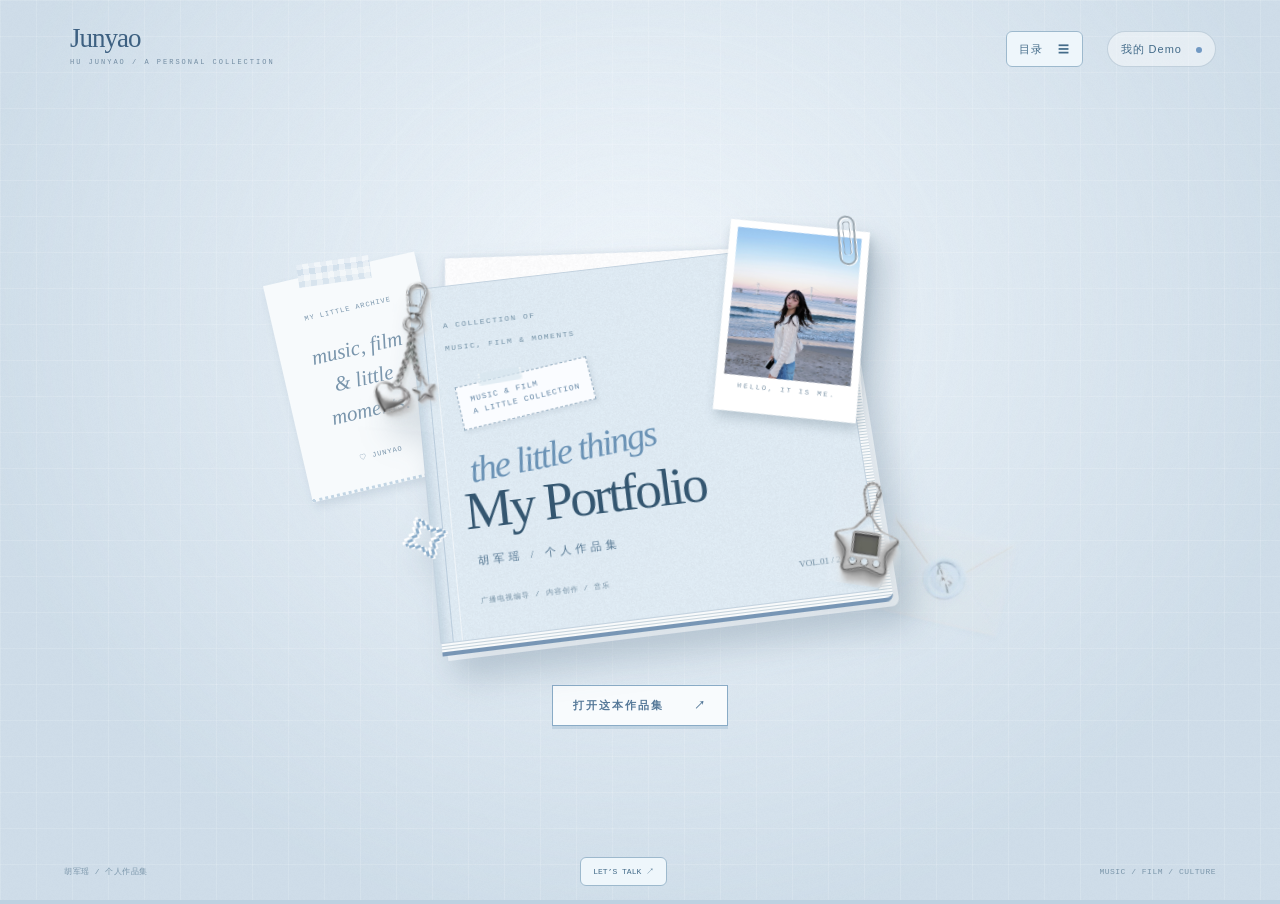
==== commit 9c364d9c: "Adapt portfolio reading and media controls for mobile" ====
--- a/index.html
+++ b/index.html
@@ -1,6 +1,6 @@
 <!doctype html>
 <!-- V2: user-directed revision. Preserve original PDF order. Reference 1: dark 3D book, open and page-turn, chapter dots. Reference 2: floating silver CD, green beams, compact audio controls. Storyboard: tilted cover -> book opens -> self introduction -> sequential spreads. Audio remains user-initiated. Video assets pending. -->
-<html lang="zh-CN"><head><meta charset="utf-8"><meta name="viewport" content="width=device-width,initial-scale=1"><title>胡军瑶 · 一本关于我的作品集</title><link rel="stylesheet" href="v2.css"><link rel="stylesheet" href="v4.css?rev=details1"><link rel="stylesheet" href="material-layout.css?rev=4"><link rel="stylesheet" href="charms.css?rev=2"></head><body>
+<html lang="zh-CN"><head><meta charset="utf-8"><meta name="viewport" content="width=device-width,initial-scale=1"><title>胡军瑶 · 一本关于我的作品集</title><link rel="stylesheet" href="v2.css"><link rel="stylesheet" href="v4.css?rev=details1"><link rel="stylesheet" href="material-layout.css?rev=4"><link rel="stylesheet" href="charms.css?rev=2"><link rel="stylesheet" href="mobile.css?rev=1"></head><body>
 <div class="ambient" aria-hidden="true"></div>
 <header><button id="home" class="signature">Junyao<span>HU JUNYAO / A PERSONAL COLLECTION</span></button><div class="top-right"><button id="contents">目录 <span>☰</span></button><button id="sound-open">我的 Demo <span class="sound-dot"></span></button></div></header>
 <main class="stage" id="stage">
@@ -9,4 +9,4 @@
 </main><footer><span>胡军瑶 / 个人作品集</span><button id="footer-contact">LET’S TALK ↗</button><span>MUSIC / FILM / CULTURE</span></footer>
 <dialog id="toc" class="toc"><button class="dialog-close" data-close="toc" aria-label="关闭目录">×</button><span class="eyebrow">CONTENTS</span><h2>这本作品集里</h2><div id="toc-items"></div></dialog>
 <dialog id="work-dialog" class="work-dialog"><button class="dialog-close" data-close="work-dialog" aria-label="关闭作品">×</button><div id="work-content"></div></dialog>
-<aside id="audio-panel" class="audio-panel" aria-label="我的 Demo 播放器" hidden><button class="audio-close" id="audio-close" aria-label="收起播放器">×</button><div class="cd-scene" id="cd-scene"><div class="laser l1"></div><div class="laser l2"></div><div class="laser l3"></div><button class="cd" id="cd" aria-label="播放或暂停 Demo"><div class="disc-surface"><span class="disc-top">JUNYAO.fm</span><span class="disc-bottom">MY ORIGINAL DEMO<br>HU JUNYAO / 2026</span><span class="disc-hole"></span><span class="disc-side">MUSIC IS PERSONAL.</span></div></button></div><div class="audio-control"><div class="audio-top"><span id="audio-status">READY TO LISTEN</span><button class="audio-toggle" id="audio-toggle" aria-label="播放 Demo"><span></span></button></div><h2>我的 Demo<span>JUNYAO.fm</span></h2><div class="audio-progress"><time id="elapsed">00:00</time><input id="progress" type="range" min="0" max="100" value="0" step="0.1" aria-label="音乐播放进度"><time id="duration">--:--</time></div><div class="audio-bottom"><button id="play">播放我的 Demo ↗</button><label>音量 <input id="audio-volume" aria-label="音乐音量" type="range" min="0" max="1" step="0.05" value="0.7"></label></div></div></aside><audio id="audio" src="assets/demo.m4a" preload="metadata"></audio><script src="v4.js?rev=details1"></script><script src="materials.js?rev=3"></script><script src="material-layout.js?rev=4"></script><script src="charms.js?rev=2"></script></body></html>
+<aside id="audio-panel" class="audio-panel" aria-label="我的 Demo 播放器" hidden><button class="audio-close" id="audio-close" aria-label="收起播放器">×</button><div class="cd-scene" id="cd-scene"><div class="laser l1"></div><div class="laser l2"></div><div class="laser l3"></div><button class="cd" id="cd" aria-label="播放或暂停 Demo"><div class="disc-surface"><span class="disc-top">JUNYAO.fm</span><span class="disc-bottom">MY ORIGINAL DEMO<br>HU JUNYAO / 2026</span><span class="disc-hole"></span><span class="disc-side">MUSIC IS PERSONAL.</span></div></button></div><div class="audio-control"><div class="audio-top"><span id="audio-status">READY TO LISTEN</span><button class="audio-toggle" id="audio-toggle" aria-label="播放 Demo"><span></span></button></div><h2>我的 Demo<span>JUNYAO.fm</span></h2><div class="audio-progress"><time id="elapsed">00:00</time><input id="progress" type="range" min="0" max="100" value="0" step="0.1" aria-label="音乐播放进度"><time id="duration">--:--</time></div><div class="audio-bottom"><button id="play">播放我的 Demo ↗</button><label>音量 <input id="audio-volume" aria-label="音乐音量" type="range" min="0" max="1" step="0.05" value="0.7"></label></div></div></aside><audio id="audio" src="assets/demo.m4a" preload="metadata"></audio><script src="v4.js?rev=details1"></script><script src="materials.js?rev=3"></script><script src="material-layout.js?rev=4"></script><script src="charms.js?rev=2"></script><script src="mobile.js?rev=1"></script></body></html>
--- a/mobile.css
+++ b/mobile.css
@@ -0,0 +1,13 @@
+/* Phone layout: full-length paper pages and a persistent chapter navigator. */
+.mobile-nav{display:none}
+@media(max-width:700px){
+ html{scroll-padding-top:16px}body{padding-bottom:calc(82px + env(safe-area-inset-bottom));-webkit-text-size-adjust:100%}
+ header{height:88px;padding:0 16px;gap:10px}.signature{font-size:21px}.signature span{font-size:6px;letter-spacing:1px}.top-right{gap:7px}.top-right button{min-height:44px;font-size:12px;padding:8px}.top-right button>span{margin-left:4px}
+ .stage{display:block;padding:8px 16px 20px;min-height:calc(100svh - 235px)}.opening{padding-top:15px}.cover-scene{max-width:100%}.open-caption{min-height:48px;font-size:14px}
+ .reading{width:100%}.book-area{perspective:none}.book{transform-style:flat}.spread{max-height:none;overflow:visible;grid-template-columns:minmax(0,1fr);border-radius:12px}.leaf{padding:28px 23px;min-height:0;overflow:hidden}.leaf+.leaf{border-top:1px dashed #adc5d9}.leaf h1{font-size:36px;line-height:1.35;letter-spacing:0;overflow-wrap:anywhere}.leaf h2,.school-title{font-size:26px!important}.leaf h3{font-size:16px}.leaf p,.leaf .timeline-row p,.leaf .skills p{font-size:14px;line-height:1.95}.leaf .lede{font-size:18px}.leaf .small{font-size:12px}.timeline-row strong,.skills strong{font-size:15px}.timeline-row span,.metrics span,.intro-details span{font-size:12px}.intro-details b{font-size:14px}.eyebrow{font-size:10px;letter-spacing:1px}.folio{font-size:9px;gap:8px}.metrics{flex-wrap:wrap;gap:16px}.metrics b{font-size:28px}.education-tools{max-width:none}.contact-email{font-size:19px;overflow-wrap:anywhere;max-width:100%}
+ .project-links button,.text-link,.external-link,.school-card>span,.zone-embed summary{font-size:14px;min-height:44px;padding:11px 12px}.external-link{max-width:100%;overflow-wrap:anywhere}.project-links{gap:10px}.image-button:after{font-size:12px}.video-entry{padding:22px 14px;gap:12px}.video-entry small{font-size:12px}.play-disc{flex-shrink:0}.school-card strong{font-size:26px}.material-hero{width:100%;max-width:270px}.material-hero img{height:240px}.material-hero[data-gallery="延世夏校证书"] img{height:auto}.thanks-only{padding:50px 0}
+ .page-arrow,.dots,.reading-help{display:none}.chapter-caption{padding:0;margin:22px 0 4px;font-size:12px;gap:12px}.mobile-nav:not([hidden]){display:flex;position:fixed;bottom:0;left:0;right:0;z-index:10;align-items:center;gap:8px;padding:10px 14px calc(10px + env(safe-area-inset-bottom));border-top:1px solid #b5ccdd;background:#f2f8fcf5;box-shadow:0 -4px 20px #7499b31a;backdrop-filter:blur(12px)}.mobile-nav button{min-height:46px;border:1px solid #a9c2d5;border-radius:10px;background:#e4eff7;color:#345f80;padding:8px 12px;font-size:13px;font-weight:600}.mobile-nav button:disabled{opacity:.4}.mobile-nav .mobile-chapter{flex:1;min-width:0;background:white;font-size:12px}.mobile-chapter small{display:block;font-size:10px;font-weight:400}
+ .toc,.work-dialog{width:calc(100% - 20px);max-height:calc(100dvh - 24px);padding:18px;border-radius:14px;overscroll-behavior:contain}.dialog-close{width:44px;height:44px;top:0}.work-dialog h2{font-size:23px;padding-top:8px}.toc-entry{min-height:48px;font-size:13px}.gallery-tabs{max-height:none;overflow:visible;gap:8px}.gallery-tabs button{font-size:13px;min-height:44px;flex:1 1 auto}.material-view video{max-height:60dvh}.document-reading{max-height:none;font-size:14px;padding:14px}.gallery-actions{gap:8px}.work-dialog .gallery-image{max-height:none;height:auto}.storyboard-pages{padding:5px}
+ body:has(dialog[open]){overflow:hidden}.audio-panel{width:min(290px,calc(100% - 24px));right:12px;bottom:calc(86px + env(safe-area-inset-bottom));max-height:calc(100dvh - 105px);overflow-y:auto}.audio-close{width:44px;height:44px}.audio-bottom>button{min-height:44px;font-size:14px}.audio-toggle{min-width:44px;min-height:28px}.audio-progress input,.audio-bottom input{min-height:28px}.audio-progress time,.audio-bottom>label{font-size:11px}.audio-top{font-size:9px}.cd-scene{height:185px}footer{height:auto;min-height:55px;gap:10px;font-size:10px}footer button{min-height:44px}.reading.enter{animation:none}
+}
+@media(max-width:360px){.stage{padding-left:12px;padding-right:12px}.leaf{padding-left:18px;padding-right:18px}.leaf h1{font-size:32px}.signature span{display:none}.cover-scene{transform:scale(.88);margin:0 -12px}.mobile-nav{gap:5px;padding-left:9px;padding-right:9px}.mobile-nav button{padding:8px}.contact-email{font-size:17px}}
